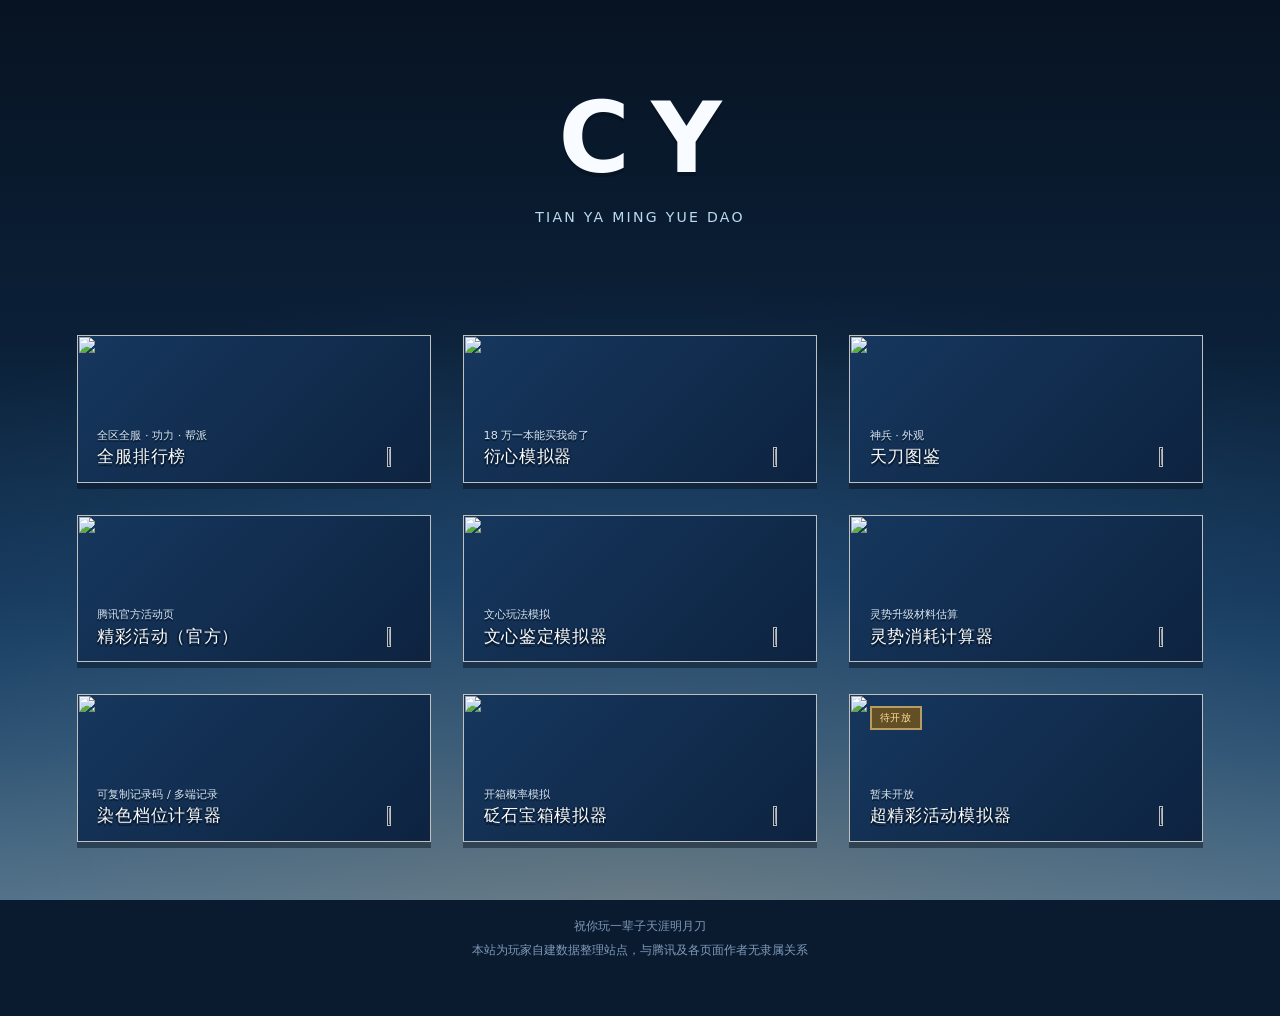
==== home.html @ c381de85 "站名改为 CY" ====
<!DOCTYPE html>
<html lang="zh-CN">
<head>
<meta charset="UTF-8" />
<meta name="viewport" content="width=device-width, initial-scale=1, viewport-fit=cover" />
<meta name="theme-color" content="#0a1b30" />
<meta name="color-scheme" content="dark" />
<title>CY · 天刀工具集</title>
<meta name="description" content="天涯明月刀 OL 工具导航：全服功力榜、衍心模拟器、天刀图鉴、各类计算器与模拟器入口。" />
<meta name="application-name" content="CY" />
<meta name="format-detection" content="telephone=no, address=no, email=no" />
<meta property="og:title" content="CY · 天刀工具集" />
<meta property="og:description" content="全服功力榜 · 衍心模拟器 · 天刀图鉴 · 各类计算器" />
<meta property="og:type" content="website" />
<meta property="og:site_name" content="CY" />
<link rel="icon" href="./favicon.ico" sizes="any" />
<link rel="preconnect" href="https://link.qquu.chat" crossorigin />
<style>
:root{
  --ink:#0a1b30;
  --panel:#0d2340;
  --line:#23496f;
  --gold:#ffdd95;
  --fog:#f8fbff;
  --mist:#bddaf1;
  --dim:#7f9ab8;
  --sans:"PingFang SC","Microsoft YaHei",system-ui,-apple-system,"Segoe UI",sans-serif;
}
*{box-sizing:border-box}
html,body{margin:0;padding:0}
body{
  min-height:100vh;
  color:var(--fog);
  font-family:var(--sans);
  background:var(--ink);
  -webkit-font-smoothing:antialiased;
  text-rendering:optimizeLegibility;
}

/* ---------- 背景：纯 CSS 模拟黄昏渐变，比 1.9MB 原图快得多 ---------- */
.bg{
  position:fixed;inset:0;z-index:-1;
  background:
    radial-gradient(120% 60% at 50% 100%, rgba(255,180,90,.16) 0%, transparent 62%),
    radial-gradient(90% 45% at 50% 62%, rgba(90,160,220,.14) 0%, transparent 70%),
    linear-gradient(180deg,#071322 0%,#0b2038 38%,#16395c 66%,#2b5478 84%,#4a6f8d 100%);
}
/* 细密星点 */
.bg::after{
  content:"";position:absolute;inset:0;
  background-image:
    radial-gradient(1px 1px at 12% 18%, rgba(255,255,255,.55) 50%, transparent 51%),
    radial-gradient(1px 1px at 34% 9%, rgba(255,255,255,.4) 50%, transparent 51%),
    radial-gradient(1px 1px at 58% 22%, rgba(255,255,255,.5) 50%, transparent 51%),
    radial-gradient(1px 1px at 76% 12%, rgba(255,255,255,.35) 50%, transparent 51%),
    radial-gradient(1px 1px at 88% 27%, rgba(255,255,255,.45) 50%, transparent 51%),
    radial-gradient(1px 1px at 22% 33%, rgba(255,255,255,.3) 50%, transparent 51%),
    radial-gradient(1px 1px at 66% 38%, rgba(255,255,255,.28) 50%, transparent 51%);
  opacity:.7;
}

/* ---------- Hero ---------- */
.gl-hero{
  text-align:center;
  padding:calc(10vh + env(safe-area-inset-top)) 16px 0;
  min-height:290px;
}
.gl-hero__title{
  margin:0 auto;
  width:min(540px,74vw);
  font-size:clamp(46px,7.6vw,120px);
  line-height:1;
  letter-spacing:.22em;
  text-indent:.22em;
  color:var(--fog);
  text-shadow:0 4px 0 rgba(5,16,28,.55);
  overflow-wrap:anywhere;
}
.gl-hero__tagline{
  margin:22px auto 0;
  width:min(465px,78vw);
  font-size:clamp(11px,1.1vw,15px);
  letter-spacing:.16em;
  color:var(--mist);
  text-transform:uppercase;
}
.gl-hero__divider{
  display:block;margin:22px auto 0;
  width:72px;height:6px;
  image-rendering:pixelated;
}

/* ---------- 卡片网格 ---------- */
.gl-cards{
  display:grid;
  grid-template-columns:repeat(3,minmax(0,1fr));
  gap:32px;
  width:min(1512px,88vw);
  margin:clamp(32px,5vh,56px) auto 0;
  padding-bottom:calc(8vh + env(safe-area-inset-bottom));
}

.gl-card{
  position:relative;
  display:block;
  aspect-ratio:12/5;
  text-decoration:none;
  color:inherit;
  filter:drop-shadow(0 6px 0 rgba(5,16,28,.45));
  transition:transform .16s ease, filter .16s ease;
  -webkit-tap-highlight-color:transparent;
  outline:none;
}
.gl-card__layer{position:absolute;pointer-events:none}
.gl-card__scene{inset:0;width:100%;height:100%;object-fit:cover}
.gl-card__shade{inset:0;width:100%;height:100%;image-rendering:pixelated}
.gl-card__frame{inset:0;width:100%;height:100%;image-rendering:pixelated}
.gl-card__arrow{
  width:6.67%;height:auto;top:76%;left:87.5%;
  image-rendering:pixelated;
}
/* 悬停高亮框 */
.gl-card::after{
  content:"";position:absolute;inset:0;
  background:center/100% 100% no-repeat;
  opacity:0;transition:opacity .16s;pointer-events:none;
}
.gl-card:hover{filter:brightness(1.07) drop-shadow(0 9px 0 rgba(5,16,28,.45));transform:translateY(-4px)}
.gl-card:hover::after{opacity:1;background-image:url("https://link.qquu.chat/assets/ui/frame-card-hover-2x.png")}
.gl-card:focus-visible::after{opacity:1;background-image:url("https://link.qquu.chat/assets/ui/frame-card-focus-2x.png")}
.gl-card:focus-visible{outline:3px solid var(--gold);outline-offset:4px}

.gl-card__title{
  position:absolute;
  top:75%;left:5.83%;
  max-width:76%;
  height:15%;
  display:flex;align-items:center;
  font-size:clamp(13px,1.35vw,22px);
  line-height:1;
  letter-spacing:.04em;
  white-space:nowrap;overflow:hidden;text-overflow:ellipsis;
  color:var(--fog);
  text-shadow:0 3px 0 rgba(5,16,28,.6),2px 0 0 rgba(5,16,28,.5),-2px 0 0 rgba(5,16,28,.5);
}
.gl-card__subtitle{
  position:absolute;
  top:75%;left:5.83%;
  max-width:82%;
  transform:translateY(-120%);
  font-size:clamp(9px,.88vw,13px);
  color:#d7e6f5;
  text-shadow:0 2px 0 rgba(5,16,28,.7);
  white-space:nowrap;overflow:hidden;text-overflow:ellipsis;
}

/* 待开放（不可点） */
.gl-card--soon{cursor:default}
.gl-card--soon:hover{transform:none;filter:drop-shadow(0 6px 0 rgba(5,16,28,.45))}
.gl-card--soon:hover::after{opacity:0}
.gl-card__badge{
  position:absolute;top:8%;left:5.83%;
  padding:3px 8px;
  font-size:10px;letter-spacing:.08em;
  color:var(--gold);
  background:rgba(107,83,32,.9);
  border:2px solid rgba(255,221,149,.55);
}

/* ---------- 页脚 ---------- */
.gl-foot{
  width:min(1512px,88vw);
  margin:0 auto;
  padding:0 0 calc(6vh + env(safe-area-inset-bottom));
  text-align:center;
  font-size:12px;
  line-height:2;
  color:var(--dim);
}
.gl-foot a{color:var(--mist);text-decoration:none;border-bottom:1px dashed rgba(189,218,241,.35)}
.gl-foot a:hover{color:var(--gold);border-bottom-color:var(--gold)}

/* ---------- 提示条 ---------- */
.gl-toast{
  position:fixed;left:50%;bottom:40px;
  transform:translate(-50%,20px);
  padding:10px 20px;
  font-size:13px;
  color:var(--gold);
  background:#10294a;
  border:2px solid var(--gold);
  opacity:0;pointer-events:none;
  transition:opacity .2s,transform .2s;
  z-index:90;
}
.gl-toast.is-on{opacity:1;transform:translate(-50%,0)}

/* ---------- 响应式 ---------- */
@media(max-width:1100px){
  .gl-cards{grid-template-columns:repeat(2,minmax(0,1fr));gap:22px}
  .gl-card__title{font-size:19px}
  .gl-card__subtitle{font-size:12px}
}
@media(max-width:640px){
  .gl-hero{min-height:230px;padding-top:calc(7vh + env(safe-area-inset-top))}
  .gl-hero__title{width:82vw;font-size:clamp(44px,15vw,72px)}
  .gl-hero__tagline{width:86vw;letter-spacing:.1em}
  .gl-cards{
    grid-template-columns:1fr;
    gap:16px;
    width:calc(100% - 32px);
    margin-top:26px;
  }
  .gl-card__title{font-size:16px}
  .gl-card__subtitle{font-size:10px}
  .gl-card:hover{transform:none}
}
@media(prefers-reduced-motion:reduce){
  .gl-card{transition:none}
  .gl-card:hover{transform:none}
}
</style>
</head>
<body>

<div class="bg" aria-hidden="true"></div>

<main class="gl-page">

  <header class="gl-hero">
    <h1 class="gl-hero__title">CY</h1>
    <p class="gl-hero__tagline">TIAN YA MING YUE DAO</p>
    <img class="gl-hero__divider"
         src="https://link.qquu.chat/assets/ui/divider-heading-white-2x.png"
         alt="" width="144" height="12" aria-hidden="true" />
  </header>

  <div class="gl-cards" id="cards" aria-label="站点导航"></div>

  <footer class="gl-foot">
    <div>祝你玩一辈子天涯明月刀</div>
    <div>本站为玩家自建数据整理站点，与腾讯及各页面作者无隶属关系</div>
  </footer>

</main>

<div class="gl-toast" id="toast" role="status" aria-live="polite"></div>

<script>
/* 卡片配置：改这里就能增删卡片 */
var ICON = 'https://link.qquu.chat';
var CARDS = [
  {
    title: '全服排行榜',
    sub: '全区全服 · 功力 · 帮派',
    img: ICON + '/uploads/20261002-212736c4e3413490.jpg',
    href: './rank.html',            // 自己的榜单页
    self: true
  },
  {
    title: '衍心模拟器',
    sub: '18 万一本能买我命了',
    img: ICON + '/uploads/20261002-1d97c8eb5b627032.jpg',
    href: 'https://www.qquu.chat/xinfa'
  },
  {
    title: '天刀图鉴',
    sub: '神兵 · 外观',
    img: ICON + '/uploads/20261002-e68354894a5d04e8.jpg',
    href: 'https://www.qquu.chat/archive'
  },
  {
    title: '精彩活动（官方）',
    sub: '腾讯官方活动页',
    img: ICON + '/uploads/20261002-b0b83d56165ee291.jpg',
    href: 'https://wuxia.qq.com/cp/a20230309_98549/index.html'
  },
  {
    title: '文心鉴定模拟器',
    sub: '文心玩法模拟',
    img: ICON + '/uploads/20261002-dbc0f8024e8cbe97.jpg',
    href: 'https://www.qquu.chat/wenxin'
  },
  {
    title: '灵势消耗计算器',
    sub: '灵势升级材料估算',
    img: ICON + '/uploads/20261002-c0b4a1936c869616.jpg',
    href: 'https://www.qquu.chat/lingshi'
  },
  {
    title: '染色档位计算器',
    sub: '可复制记录码 / 多端记录',
    img: ICON + '/uploads/20261002-3ca62d80b9e67497.jpg',
    href: 'https://www.qquu.chat/dye/'
  },
  {
    title: '砭石宝箱模拟器',
    sub: '开箱概率模拟',
    img: ICON + '/uploads/20261021-e7854ff0d37893d9.png',
    href: 'https://www.qquu.chat/stone'
  },
  {
    title: '超精彩活动模拟器',
    sub: '暂未开放',
    img: ICON + '/uploads/20261020-190df44a91ad383b.jpg',
    soon: true
  }
];

function esc(s) {
  return String(s == null ? '' : s).replace(/[&<>"']/g, function (c) {
    return { '&': '&amp;', '<': '&lt;', '>': '&gt;', '"': '&quot;', "'": '&#39;' }[c];
  });
}

var toastEl = document.getElementById('toast');
var toastTimer = null;
function toast(msg) {
  toastEl.textContent = msg;
  toastEl.classList.add('is-on');
  clearTimeout(toastTimer);
  toastTimer = setTimeout(function () { toastEl.classList.remove('is-on'); }, 2200);
}

function build() {
  var box = document.getElementById('cards');
  var html = CARDS.map(function (c, i) {
    var tag = c.soon ? 'div' : 'a';
    var attr = c.soon
      ? ' role="link" aria-disabled="true" tabindex="0" data-soon="1"'
      : ' href="' + esc(c.href) + '"' + (c.self ? '' : ' target="_blank" rel="noopener noreferrer"');
    return '<' + tag + ' class="gl-card' + (c.soon ? ' gl-card--soon' : '') + '"' + attr +
      ' data-i="' + i + '" aria-label="' + esc(c.title) + '">' +
      '<img class="gl-card__layer gl-card__scene" src="' + esc(c.img) + '" alt="" ' +
        'width="960" height="400" loading="' + (i < 3 ? 'eager' : 'lazy') + '" decoding="async" />' +
      '<img class="gl-card__layer gl-card__shade" ' +
        'src="' + ICON + '/assets/ui/overlay-card-bottom-shade-2x.png" alt="" ' +
        'width="960" height="400" loading="lazy" decoding="async" />' +
      (c.sub ? '<span class="gl-card__subtitle">' + esc(c.sub) + '</span>' : '') +
      '<span class="gl-card__title">' + esc(c.title) + '</span>' +
      (c.soon ? '<span class="gl-card__badge">待开放</span>' : '') +
      '<img class="gl-card__layer gl-card__arrow" ' +
        'src="' + ICON + '/assets/icons/icon-arrow-right-white-2x.png" alt="" ' +
        'width="128" height="128" loading="lazy" decoding="async" />' +
      '<img class="gl-card__layer gl-card__frame" ' +
        'src="' + ICON + '/assets/ui/frame-card-default-2x.png" alt="" ' +
        'width="960" height="400" loading="lazy" decoding="async" />' +
      '</' + tag + '>';
  }).join('');
  box.innerHTML = html;

  // 图片加载失败时给一个兜底底色，避免白块
  box.querySelectorAll('.gl-card__scene').forEach(function (im) {
    im.addEventListener('error', function () {
      im.style.background = 'linear-gradient(135deg,#16375e,#0d2340)';
      im.removeAttribute('src');
    });
  });

  // 待开放卡片：点了给提示
  box.querySelectorAll('.gl-card--soon').forEach(function (el) {
    function warn(e) { e.preventDefault(); toast('这张卡还没做好，敬请期待'); }
    el.addEventListener('click', warn);
    el.addEventListener('keydown', function (e) {
      if (e.key === 'Enter' || e.key === ' ') warn(e);
    });
  });
}

build();
</script>
</body>
</html>
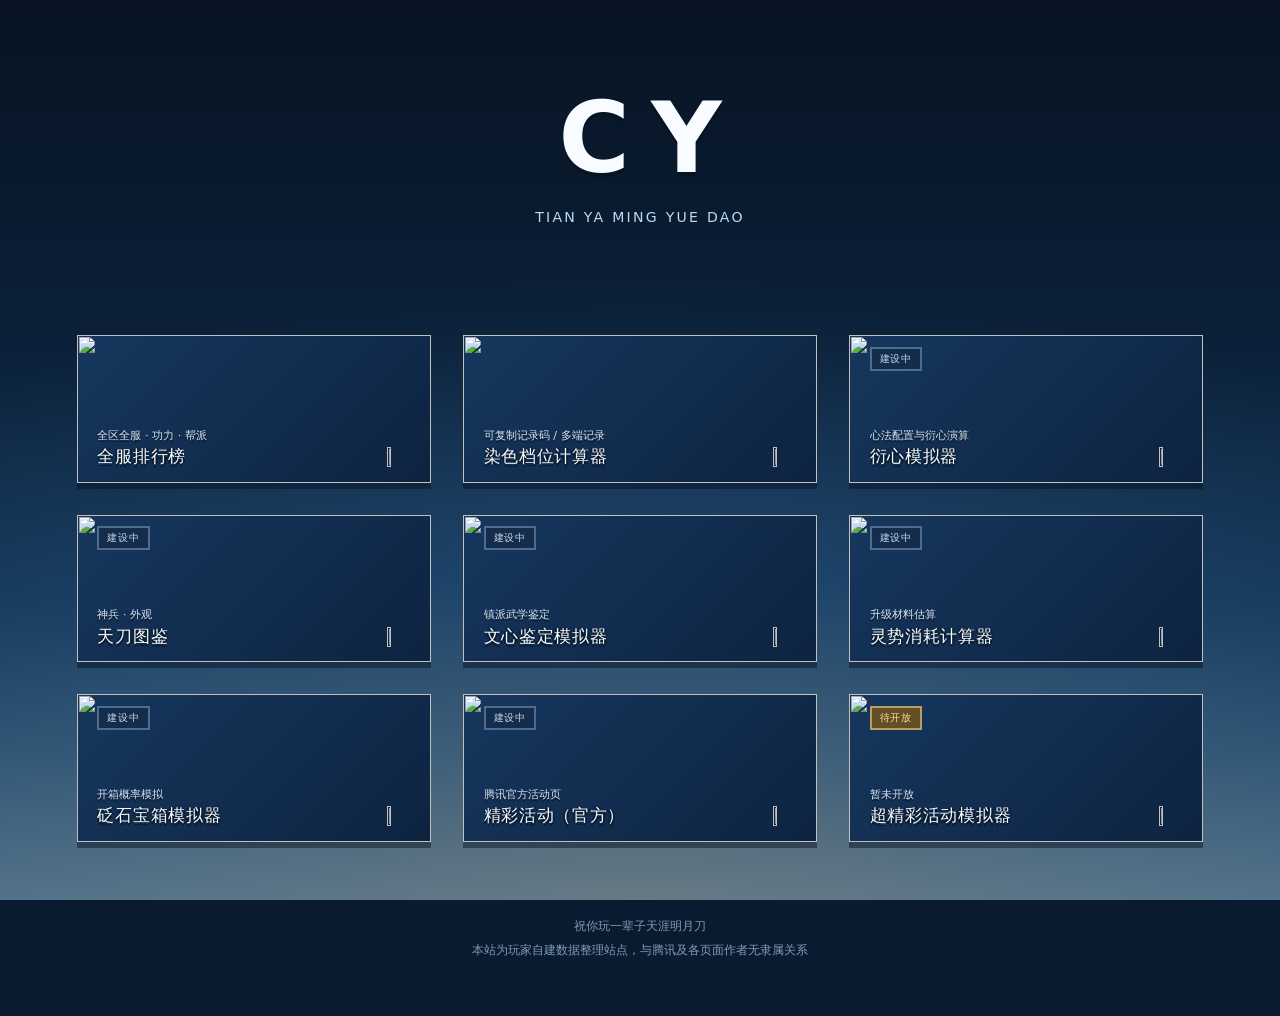
==== commit 97e23966: "首页卡片改为站内链接" ====
--- a/home.html
+++ b/home.html
@@ -166,6 +166,11 @@
   background:rgba(107,83,32,.9);
   border:2px solid rgba(255,221,149,.55);
 }
+.gl-card__badge--wip{
+  color:#c9d8e8;
+  background:rgba(20,45,75,.9);
+  border-color:rgba(150,185,220,.45);
+}
 
 /* ---------- 页脚 ---------- */
 .gl-foot{
@@ -254,50 +259,64 @@
     title: '全服排行榜',
     sub: '全区全服 · 功力 · 帮派',
     img: ICON + '/uploads/20261002-212736c4e3413490.jpg',
-    href: './rank.html',            // 自己的榜单页
+    href: './rank.html',
     self: true
   },
   {
+    title: '染色档位计算器',
+    sub: '可复制记录码 / 多端记录',
+    img: ICON + '/uploads/20261002-3ca62d80b9e67497.jpg',
+    href: './tools/dye.html',
+    self: true,
+    ready: true
+  },
+  {
     title: '衍心模拟器',
-    sub: '18 万一本能买我命了',
+    sub: '心法配置与衍心演算',
     img: ICON + '/uploads/20261002-1d97c8eb5b627032.jpg',
-    href: 'https://www.qquu.chat/xinfa'
+    href: './tools/soon.html?t=xinfa',
+    self: true,
+    building: true
   },
   {
     title: '天刀图鉴',
     sub: '神兵 · 外观',
     img: ICON + '/uploads/20261002-e68354894a5d04e8.jpg',
-    href: 'https://www.qquu.chat/archive'
+    href: './tools/soon.html?t=archive',
+    self: true,
+    building: true
+  },
+  {
+    title: '文心鉴定模拟器',
+    sub: '镇派武学鉴定',
+    img: ICON + '/uploads/20261002-dbc0f8024e8cbe97.jpg',
+    href: './tools/soon.html?t=wenxin',
+    self: true,
+    building: true
+  },
+  {
+    title: '灵势消耗计算器',
+    sub: '升级材料估算',
+    img: ICON + '/uploads/20261002-c0b4a1936c869616.jpg',
+    href: './tools/soon.html?t=lingshi',
+    self: true,
+    building: true
+  },
+  {
+    title: '砭石宝箱模拟器',
+    sub: '开箱概率模拟',
+    img: ICON + '/uploads/20261021-e7854ff0d37893d9.png',
+    href: './tools/soon.html?t=stone',
+    self: true,
+    building: true
   },
   {
     title: '精彩活动（官方）',
     sub: '腾讯官方活动页',
     img: ICON + '/uploads/20261002-b0b83d56165ee291.jpg',
-    href: 'https://wuxia.qq.com/cp/a20230309_98549/index.html'
-  },
-  {
-    title: '文心鉴定模拟器',
-    sub: '文心玩法模拟',
-    img: ICON + '/uploads/20261002-dbc0f8024e8cbe97.jpg',
-    href: 'https://www.qquu.chat/wenxin'
-  },
-  {
-    title: '灵势消耗计算器',
-    sub: '灵势升级材料估算',
-    img: ICON + '/uploads/20261002-c0b4a1936c869616.jpg',
-    href: 'https://www.qquu.chat/lingshi'
-  },
-  {
-    title: '染色档位计算器',
-    sub: '可复制记录码 / 多端记录',
-    img: ICON + '/uploads/20261002-3ca62d80b9e67497.jpg',
-    href: 'https://www.qquu.chat/dye/'
-  },
-  {
-    title: '砭石宝箱模拟器',
-    sub: '开箱概率模拟',
-    img: ICON + '/uploads/20261021-e7854ff0d37893d9.png',
-    href: 'https://www.qquu.chat/stone'
+    href: './tools/soon.html?t=official',
+    self: true,
+    building: true
   },
   {
     title: '超精彩活动模拟器',
@@ -339,6 +358,7 @@
       (c.sub ? '<span class="gl-card__subtitle">' + esc(c.sub) + '</span>' : '') +
       '<span class="gl-card__title">' + esc(c.title) + '</span>' +
       (c.soon ? '<span class="gl-card__badge">待开放</span>' : '') +
+      (c.building ? '<span class="gl-card__badge gl-card__badge--wip">建设中</span>' : '') +
       '<img class="gl-card__layer gl-card__arrow" ' +
         'src="' + ICON + '/assets/icons/icon-arrow-right-white-2x.png" alt="" ' +
         'width="128" height="128" loading="lazy" decoding="async" />' +
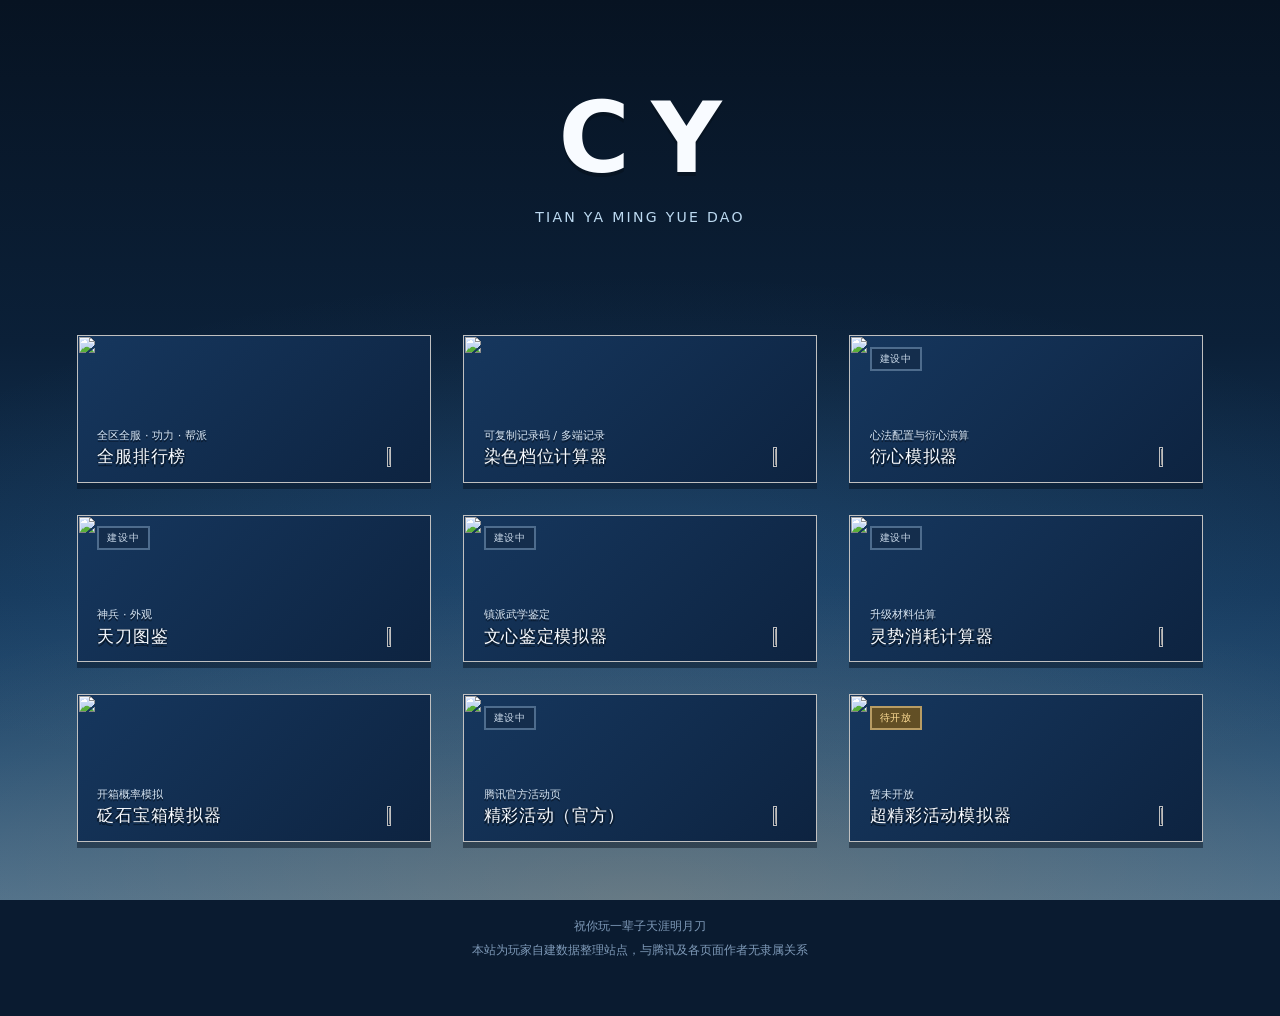
==== commit d239888e: "新增砭石宝箱模拟器；染色计算器改用真实图标" ====
--- a/home.html
+++ b/home.html
@@ -306,9 +306,9 @@
     title: '砭石宝箱模拟器',
     sub: '开箱概率模拟',
     img: ICON + '/uploads/20261021-e7854ff0d37893d9.png',
-    href: './tools/soon.html?t=stone',
-    self: true,
-    building: true
+    href: './tools/stone.html',
+    self: true,
+    ready: true
   },
   {
     title: '精彩活动（官方）',
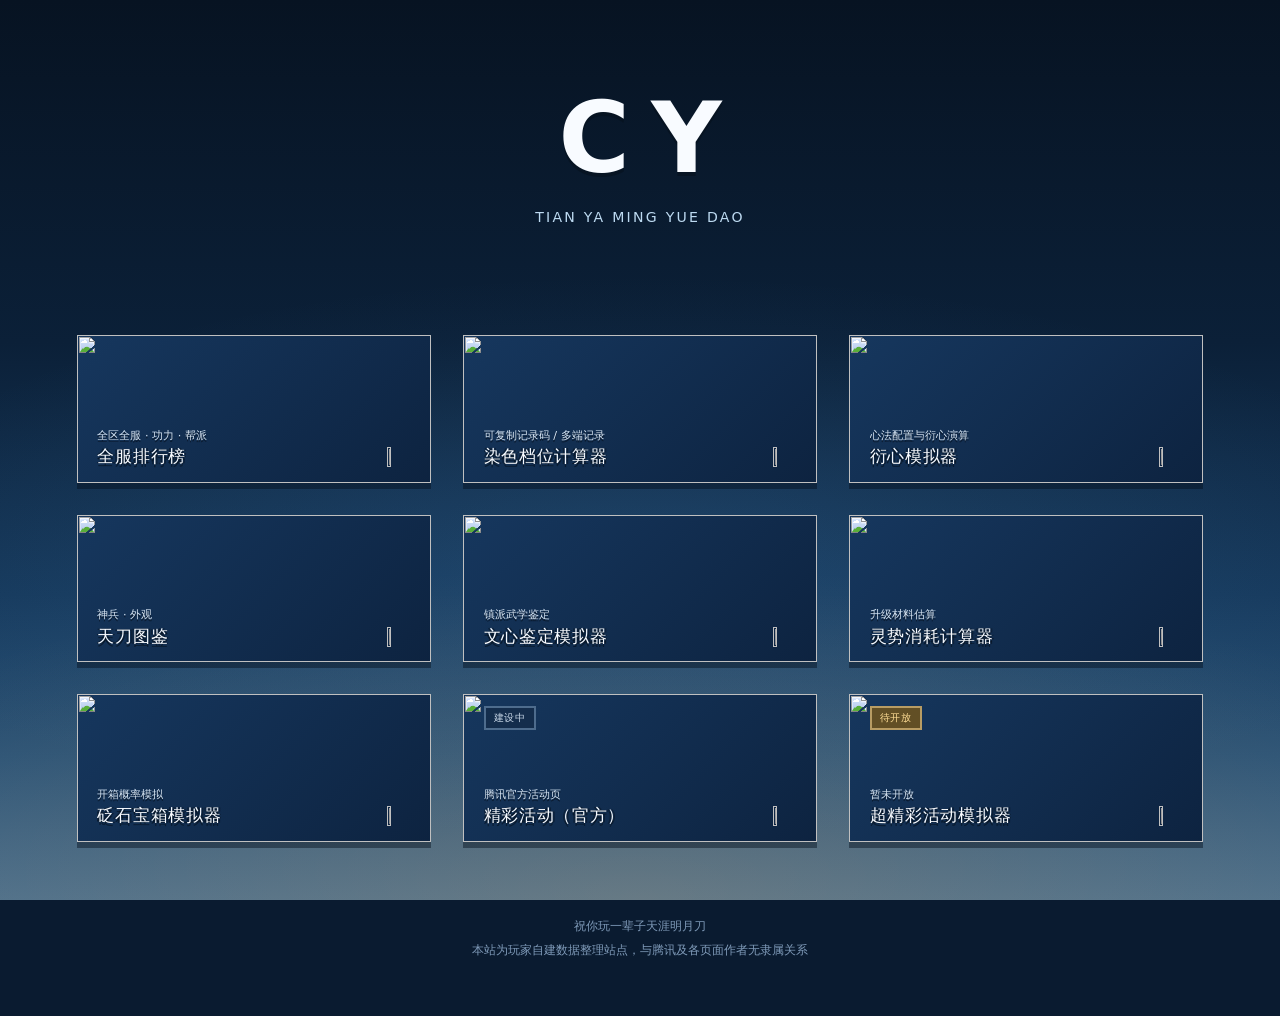
==== commit f84fb0d0: "新增衍心/图鉴/文心/灵势四个工具，全部站内" ====
--- a/home.html
+++ b/home.html
@@ -274,33 +274,33 @@
     title: '衍心模拟器',
     sub: '心法配置与衍心演算',
     img: ICON + '/uploads/20261002-1d97c8eb5b627032.jpg',
-    href: './tools/soon.html?t=xinfa',
-    self: true,
-    building: true
+    href: './tools/xinfa.html',
+    self: true,
+    ready: true
   },
   {
     title: '天刀图鉴',
     sub: '神兵 · 外观',
     img: ICON + '/uploads/20261002-e68354894a5d04e8.jpg',
-    href: './tools/soon.html?t=archive',
-    self: true,
-    building: true
+    href: './tools/archive.html',
+    self: true,
+    ready: true
   },
   {
     title: '文心鉴定模拟器',
     sub: '镇派武学鉴定',
     img: ICON + '/uploads/20261002-dbc0f8024e8cbe97.jpg',
-    href: './tools/soon.html?t=wenxin',
-    self: true,
-    building: true
+    href: './tools/wenxin.html',
+    self: true,
+    ready: true
   },
   {
     title: '灵势消耗计算器',
     sub: '升级材料估算',
     img: ICON + '/uploads/20261002-c0b4a1936c869616.jpg',
-    href: './tools/soon.html?t=lingshi',
-    self: true,
-    building: true
+    href: './tools/lingshi.html',
+    self: true,
+    ready: true
   },
   {
     title: '砭石宝箱模拟器',
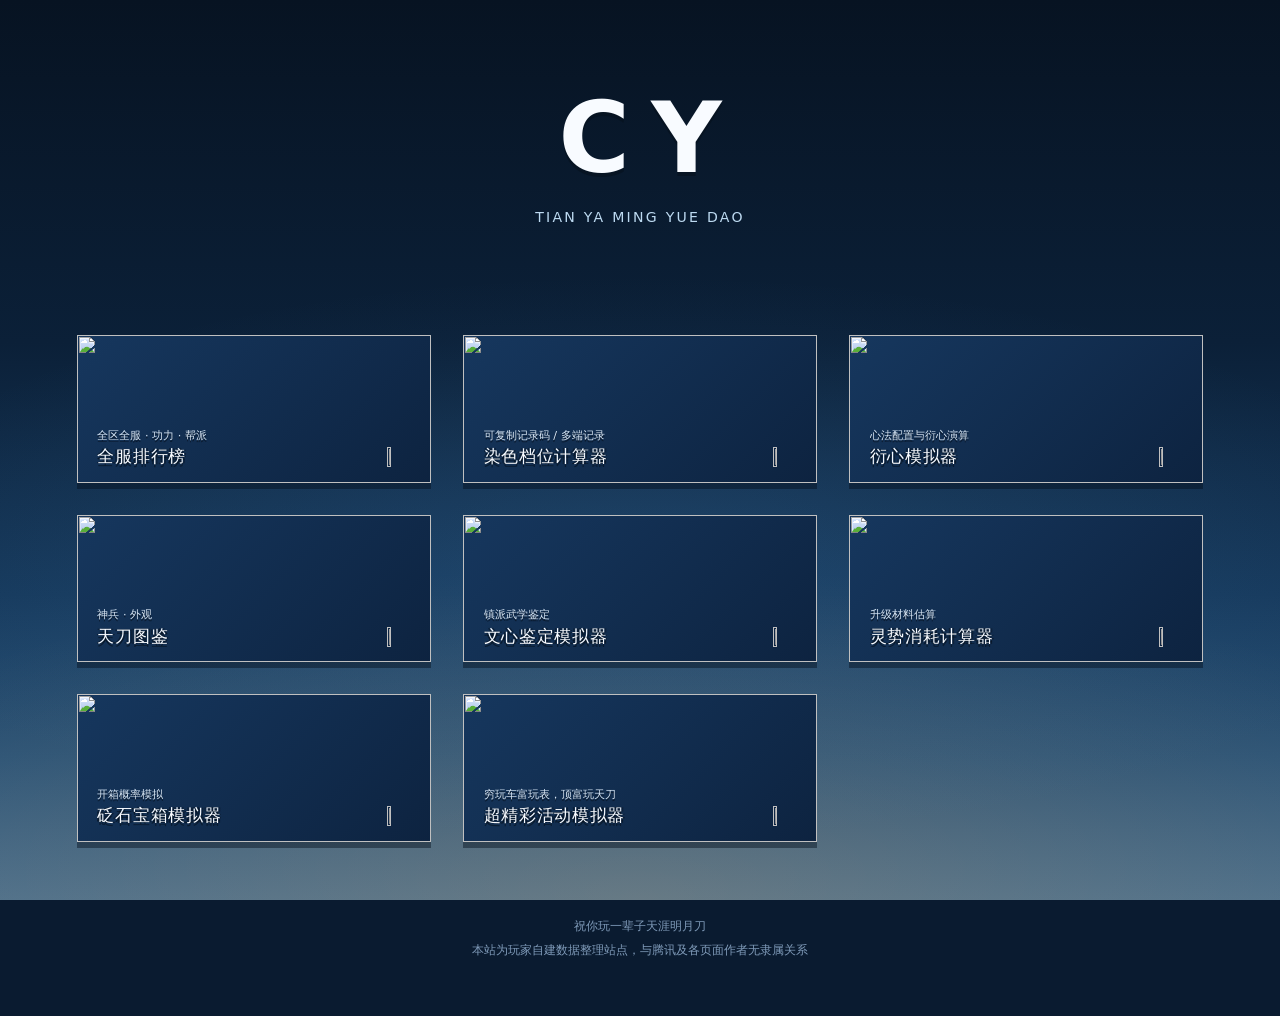
==== commit 875884ff: "新增超精彩活动模拟器（问鼎天峰），首页移除官方活动卡" ====
--- a/home.html
+++ b/home.html
@@ -311,18 +311,11 @@
     ready: true
   },
   {
-    title: '精彩活动（官方）',
-    sub: '腾讯官方活动页',
-    img: ICON + '/uploads/20261002-b0b83d56165ee291.jpg',
-    href: './tools/soon.html?t=official',
-    self: true,
-    building: true
-  },
-  {
     title: '超精彩活动模拟器',
-    sub: '暂未开放',
+    sub: '穷玩车富玩表，顶富玩天刀',
     img: ICON + '/uploads/20261020-190df44a91ad383b.jpg',
-    soon: true
+    href: './tools/tianfeng.html',
+    self: true
   }
 ];
 
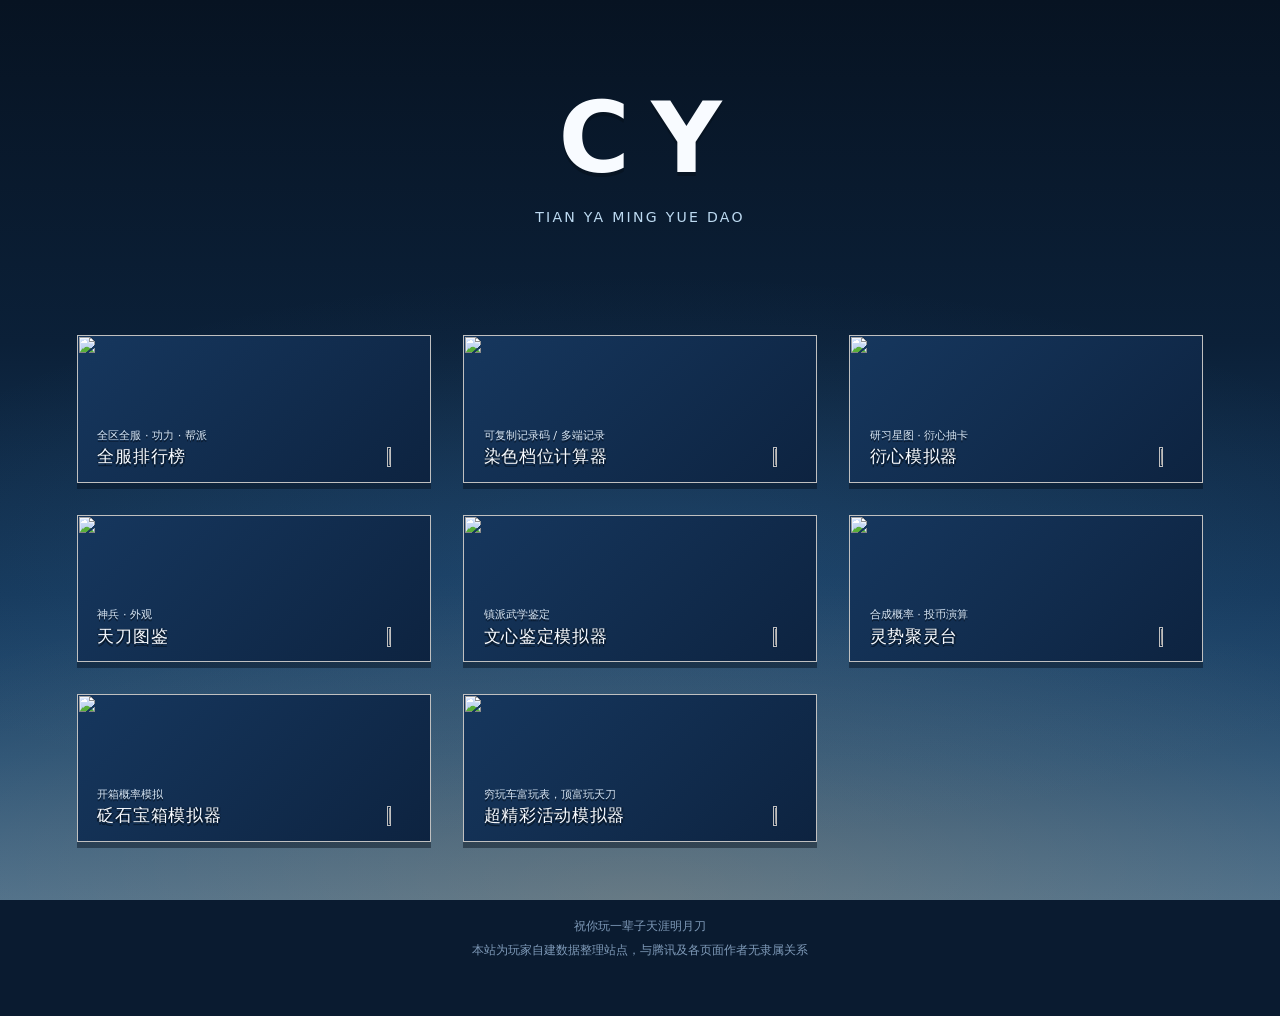
==== commit 88e34da6: "feat: 衍心研习星图 + 灵势聚灵台可视化重构，首页切换新入口" ====
--- a/home.html
+++ b/home.html
@@ -272,9 +272,9 @@
   },
   {
     title: '衍心模拟器',
-    sub: '心法配置与衍心演算',
+    sub: '研习星图 · 衍心抽卡',
     img: ICON + '/uploads/20261002-1d97c8eb5b627032.jpg',
-    href: './tools/xinfa.html',
+    href: './tools/xinfa2.html',
     self: true,
     ready: true
   },
@@ -295,10 +295,10 @@
     ready: true
   },
   {
-    title: '灵势消耗计算器',
-    sub: '升级材料估算',
+    title: '灵势聚灵台',
+    sub: '合成概率 · 投币演算',
     img: ICON + '/uploads/20261002-c0b4a1936c869616.jpg',
-    href: './tools/lingshi.html',
+    href: './tools/lingshi2.html',
     self: true,
     ready: true
   },
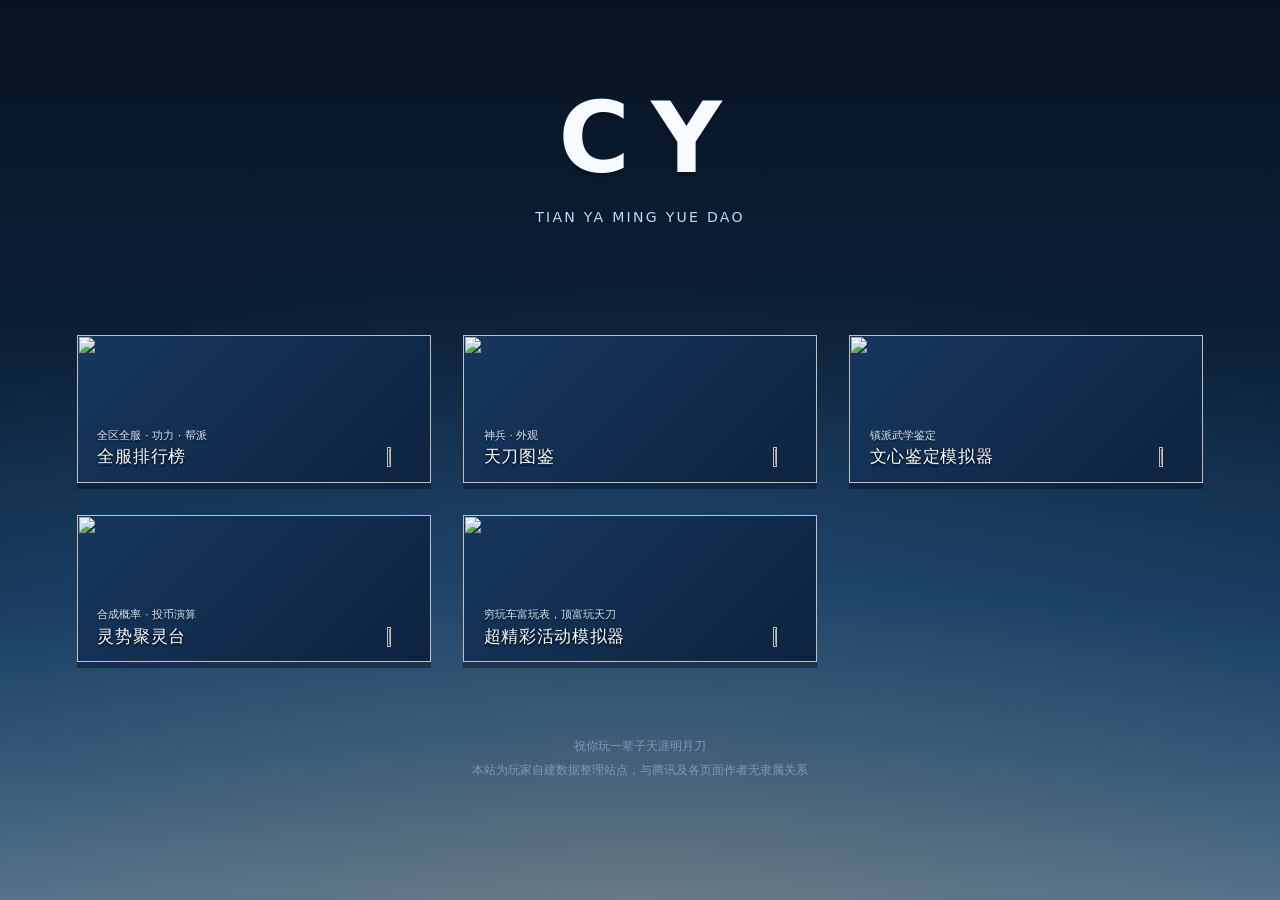
==== commit fab731c6: "首页：移除染色档位计算器、衍心模拟器、砭石宝箱模拟器三个入口" ====
--- a/home.html
+++ b/home.html
@@ -6,11 +6,11 @@
 <meta name="theme-color" content="#0a1b30" />
 <meta name="color-scheme" content="dark" />
 <title>CY · 天刀工具集</title>
-<meta name="description" content="天涯明月刀 OL 工具导航：全服功力榜、衍心模拟器、天刀图鉴、各类计算器与模拟器入口。" />
+<meta name="description" content="天涯明月刀 OL 工具导航：全服功力榜、天刀图鉴、文心鉴定、灵势聚灵台等入口。" />
 <meta name="application-name" content="CY" />
 <meta name="format-detection" content="telephone=no, address=no, email=no" />
 <meta property="og:title" content="CY · 天刀工具集" />
-<meta property="og:description" content="全服功力榜 · 衍心模拟器 · 天刀图鉴 · 各类计算器" />
+<meta property="og:description" content="全服功力榜 · 天刀图鉴 · 文心鉴定 · 灵势聚灵台" />
 <meta property="og:type" content="website" />
 <meta property="og:site_name" content="CY" />
 <link rel="icon" href="./favicon.ico" sizes="any" />
@@ -263,22 +263,6 @@
     self: true
   },
   {
-    title: '染色档位计算器',
-    sub: '可复制记录码 / 多端记录',
-    img: ICON + '/uploads/20261002-3ca62d80b9e67497.jpg',
-    href: './tools/dye.html',
-    self: true,
-    ready: true
-  },
-  {
-    title: '衍心模拟器',
-    sub: '研习星图 · 衍心抽卡',
-    img: ICON + '/uploads/20261002-1d97c8eb5b627032.jpg',
-    href: './tools/xinfa2.html',
-    self: true,
-    ready: true
-  },
-  {
     title: '天刀图鉴',
     sub: '神兵 · 外观',
     img: ICON + '/uploads/20261002-e68354894a5d04e8.jpg',
@@ -299,14 +283,6 @@
     sub: '合成概率 · 投币演算',
     img: ICON + '/uploads/20261002-c0b4a1936c869616.jpg',
     href: './tools/lingshi2.html',
-    self: true,
-    ready: true
-  },
-  {
-    title: '砭石宝箱模拟器',
-    sub: '开箱概率模拟',
-    img: ICON + '/uploads/20261021-e7854ff0d37893d9.png',
-    href: './tools/stone.html',
     self: true,
     ready: true
   },
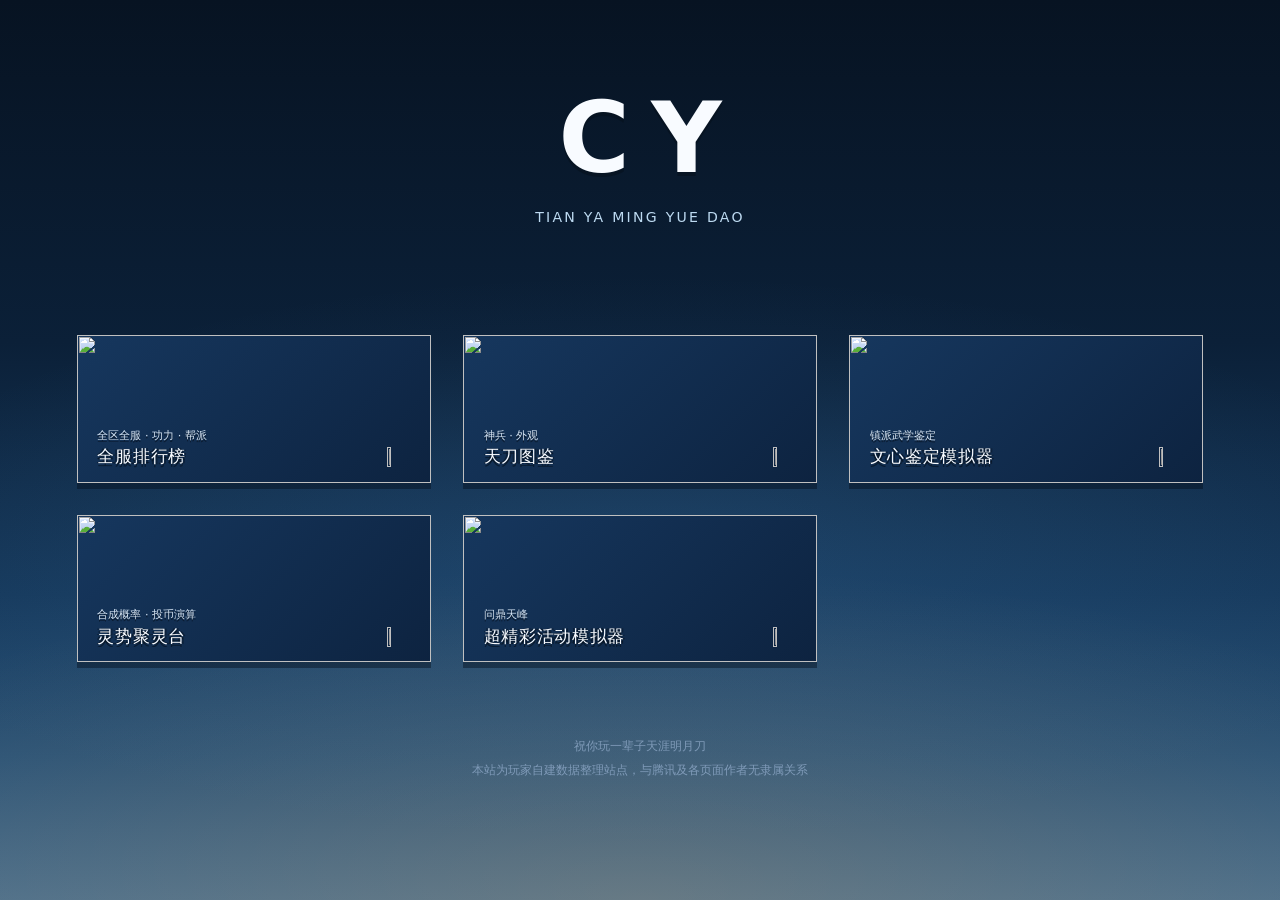
==== commit 1bc8b2cc: "天峰：里程碑显示具体奖励并可领取（礼盒支持展开选择）；首页卡片副标题改为问鼎天峰" ====
--- a/home.html
+++ b/home.html
@@ -288,7 +288,7 @@
   },
   {
     title: '超精彩活动模拟器',
-    sub: '穷玩车富玩表，顶富玩天刀',
+    sub: '问鼎天峰',
     img: ICON + '/uploads/20261020-190df44a91ad383b.jpg',
     href: './tools/tianfeng.html',
     self: true
